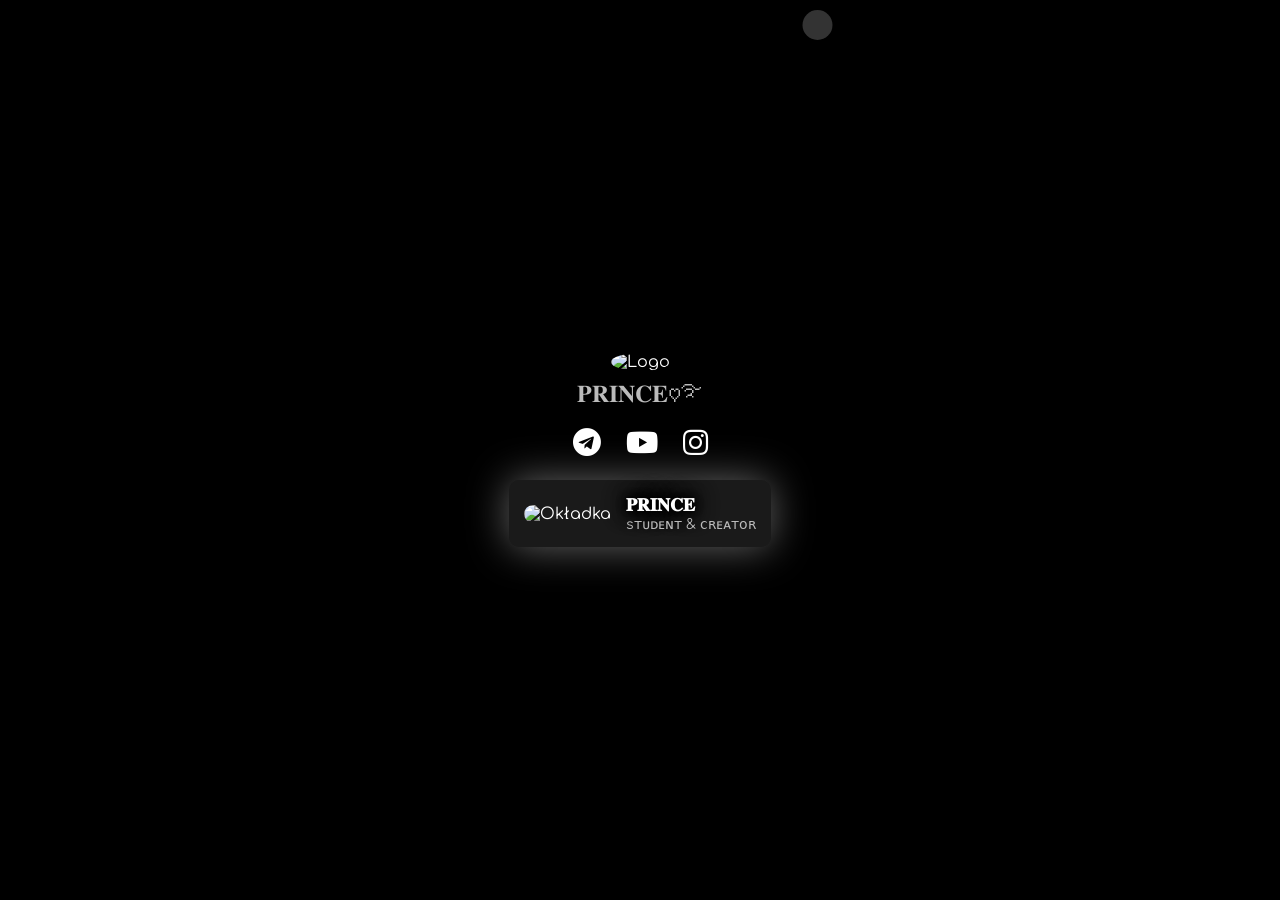
==== index.html @ 935b625c "Add files via upload" ====
<!DOCTYPE html>
<html lang="en">
<head>
    <meta charset="UTF-8">
    <meta name="viewport" content="width=device-width, initial-scale=1.0">
    <title>Prince Bio</title>
    <link rel="stylesheet" href="style.css">
    <link rel="stylesheet" href="https://fonts.googleapis.com/css?family=Comfortaa">
    <link rel="stylesheet" href="https://cdnjs.cloudflare.com/ajax/libs/font-awesome/5.15.3/css/all.min.css">

    <!-- Embed Do DC -->
    <meta content="Prince Bio" property="og:title" />
    <meta content="Bio Site Of Prince" property="og:description" />
    <meta content="localhost" property="og:url" />
    <meta content="https://i.postimg.cc/G2pphnJJ/dd97e426be19b0508abb3150ced9ba8d.jpg" property="og:image" />
    <meta content="#000000" data-react-helmet="true" name="theme-color" />

    <style>
        /* Example styling for icon hover */
        .icon-links a {
            color: white;
            font-size: 1.8em;
            margin: 0 10px;
            transition: color 0.3s ease;
        }
        .icon-links a:hover {
            color: red;
        }
    </style>
</head>
<body>
    <!-- Background Video -->
    <div class="video-container">
        <video autoplay muted loop>
            <source src="P13.mp4" type="video/mp4" />
        </video>
        <!-- Background Music -->
        <audio id="bgMusic" loop>
            <source src="P13.mp4" type="audio/mpeg" />
        </audio>
    </div>

    <!-- Content Section -->
    <div class="caption">
        <div class="card-container">
            <div class="card">
                <!-- Logo -->
                <div class="logo">
                    <img src="https://i.postimg.cc/9F2p0Csn/8b93d1aead472b2dc5ae37c5b496e296.jpg" alt="Logo">
                </div>
                <!-- Name -->
                <div class="nick">𝐏𝐑𝐈𝐍𝐂𝐄♡࿐</div>
                <!-- Links -->
                <div class="icon-links">
                    <a href="https://t.me/Tubelight_lofi" target="_blank"><i class="fab fa-telegram"></i></a>
                    <a href="https://youtube.com/@crazy-jy-o9o?si=CpRUuO0VCBoPMSIa" target="_blank"><i class="fab fa-youtube"></i></a>
                    <a href="https://www.instagram.com/rocky_maurya_ji?igsh=MWtsZTZpbHQ0aDR3ZA==" target="_blank"><i class="fab fa-instagram"></i></a>
                </div>
                <!-- Song Card -->
                <div class="song-card">
                    <div class="song-cover">
                        <img src="https://i.postimg.cc/vm2Y03RP/da8c498e73af2117fefdb65a59701a0f.jpg" alt="Okładka">
                    </div>
                    <div class="song-info">
                        <div class="song-title">𝐏𝐑𝐈𝐍𝐂𝐄</div>
                        <div class="song-author">sᴛᴜᴅᴇɴᴛ & ᴄʀᴇᴀᴛᴏʀ</div>
                    </div>
                    <div class="card-glow"></div>
                </div>
            </div>
        </div>
    </div>

    <!-- Audio Control Button -->
    <div class="audio-control" id="audioControl">
        <div class="audio-icon" id="audioIcon"><i class="fas fa-volume-Play"></i></div>
        <div class="audio-text" id="audioText">Tap To Play Music</div>
    </div>

    <script>
        const bgMusic = document.getElementById('bgMusic');
        const audioControl = document.getElementById('audioControl');
        const audioIcon = document.getElementById('audioIcon');
        const audioText = document.getElementById('audioText');

        let isPlaying = false;

        function toggleAudio() {
            if (isPlaying) {
                bgMusic.pause();
                audioIcon.innerHTML = '<i class="fas fa-volume-mute"></i>';
            } else {
                bgMusic.play();
                audioIcon.innerHTML = '<i class="fas fa-volume-up"></i>';
            }
            isPlaying = !isPlaying;
        }

        function animateText() {
            audioText.classList.add('active');
            setTimeout(() => {
                audioText.classList.remove('active');
            }, 1000);
            setTimeout(animateText, 5000);
        }

        animateText();
        audioControl.addEventListener('click', toggleAudio);
    </script>
</body>
</html>
---- style.css ----
body {
    margin: 0;
    font-family: 'Comfortaa', sans-serif;
    background: black;
    color: white;
}

.video-container {
    position: fixed;
    top: 0;
    left: 0;
    width: 100%;
    height: 100%;
    overflow: hidden;
}

.video-container video {
    width: 100%;
    height: 100%;
    object-fit: cover;
}

.caption {
    position: absolute;
    top: 50%;
    left: 50%;
    transform: translate(-50%, -50%);
    z-index: 1;
    display: flex;
    justify-content: center;
    align-items: center;
    flex-direction: column;
    text-align: center;
}

.card-container {
    text-align: center;
}

.logo img {
    width: 100px;
    height: 100px;
    border-radius: 50%;
    margin-bottom: 10px;
    box-shadow: 0 0 10px black, 0 0 20px black, 0 0 30px black, 0 0 40px black;
    animation: glowing 1.5s ease-in-out infinite;
}

@keyframes glowing {
    0% {
        box-shadow: 0 0 10px black, 0 0 20px black, 0 0 30px black;
    }
    50% {
        box-shadow: 0 0 25px black, 0 0 35px black, 0 0 50px black;
    }
    100% {
        box-shadow: 0 0 10px black, 0 0 20px black, 0 0 30px black;
    }
}

.nick {
    font-size: 24px;
    margin-bottom: 20px;
    color: #bbb;
    text-shadow: 
        0 0 5px black, 
        0 0 10px black, 
        0 0 15px black; /* Simple black shadow effect */
    animation: glowing 1.5s ease-in-out infinite;
}

.song-title {
    font-size: 18px;
    font-weight: bold;
    color: white; /* Text color remains white */
    text-shadow: 
        0 0 5px black, 
        0 0 10px black, 
        0 0 15px black, 
        0 0 20px black, 
        0 0 25px black; /* Black glowing effect */
    animation: glowing 1.5s ease-in-out infinite;
}

@keyframes glowing {
    0% {
        text-shadow: 0 0 5px black, 0 0 10px black, 0 0 15px black;
    }
    50% {
        text-shadow: 0 0 20px black, 0 0 30px black, 0 0 40px black;
    }
    100% {
        text-shadow: 0 0 5px black, 0 0 10px black, 0 0 15px black;
    }
}

.icon-links a {
    color: white;
    font-size: 29px;
    margin: 0 10px;
    text-shadow: 0 0 5px #000, 0 0 10px #000, 0 0 15px #000;
    transition: all 0.4s ease;
}

.icon-links a:hover {
    color: #000;
    transform: scale(1.2);
    text-shadow: 0 0 10px #000, 0 0 20px #000, 0 0 30px #000;
}

.song-card {
    display: flex;
    align-items: center;
    margin-top: 20px;
    background: rgba(255, 255, 255, 0.1);
    padding: 15px;
    border-radius: 10px;
    box-shadow: 0 0 40px rgba(255, 255, 255, 0.4); /* Increased glow size */
    position: relative;
    transition: box-shadow 0.3s ease-in-out; /* Smooth transition for hover effect */
}

.song-card:hover {
    box-shadow: 0 0 80px rgba(255, 255, 255, 0.6); /* Increased to 80px for hover */
}

.song-card .song-cover img {
    width: 80px;
    height: 80px;
    border-radius: 10px;
    margin-right: 15px;
}

.song-info {
    text-align: left;
}


.song-author {
    font-size: 14px;
    color: #bbb;
}

/* Audio Control Button */
.audio-control {
    position: fixed;
    top: 10px; /* Adjust distance from the top */
    left: 70%; /* Center horizontally */
    transform: translateX(-50%); /* Offset for perfect centering */
    display: flex;
    align-items: center;
    gap: 10px;
    cursor: pointer;
    z-index: 1000;
}

.audio-icon {
    width: 30px;
    height: 30px;
    border-radius: 50%;
    background-color: #333;
    color: #fff;
    display: flex;
    justify-content: center;
    align-items: center;
    font-size: 20px;
    transition: transform 0.3s ease;
}

.audio-icon:hover {
    transform: scale(1.1);
}

.audio-text {
    color: #fff;
    background-color: #333;
    padding: 5px 10px;
    border-radius: 5px;
    font-size: 14px;
    opacity: 0;
    transform: translateX(100%);
    transition: opacity 0.5s ease, transform 0.5s ease;
    white-space: nowrap;
}

.audio-text.active {
    opacity: 1;
    transform: translateX(0);
}

.audio-text.active {
    opacity: 1;
    transform: translateX(0);
}
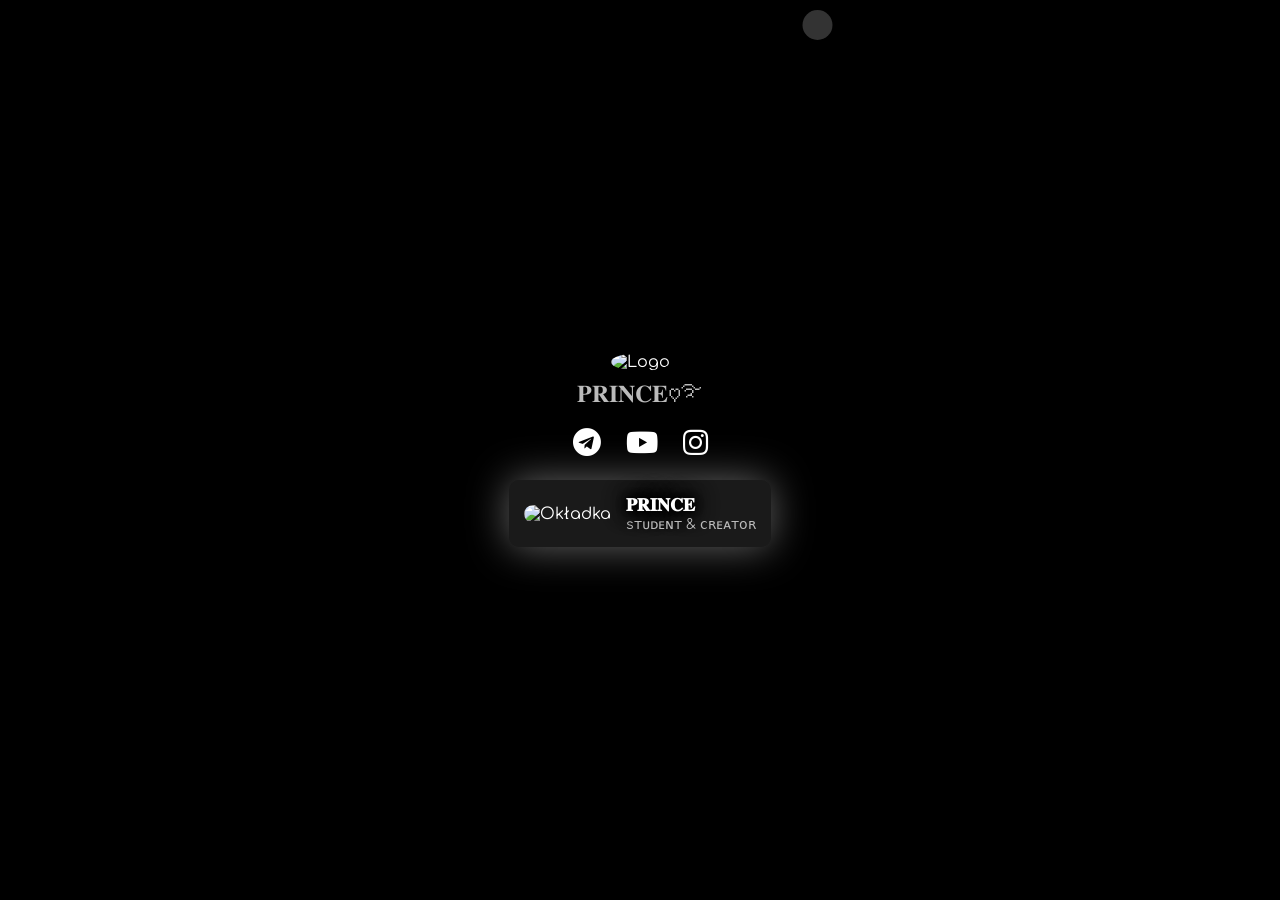
==== commit f7707b37: "index.html" ====
--- a/index.html
+++ b/index.html
@@ -12,7 +12,7 @@
     <meta content="Prince Bio" property="og:title" />
     <meta content="Bio Site Of Prince" property="og:description" />
     <meta content="localhost" property="og:url" />
-    <meta content="https://i.postimg.cc/G2pphnJJ/dd97e426be19b0508abb3150ced9ba8d.jpg" property="og:image" />
+    <meta content="https://i.postimg.cc/9F2p0Csn/8b93d1aead472b2dc5ae37c5b496e296.jpg" property="og:image" />
     <meta content="#000000" data-react-helmet="true" name="theme-color" />
 
     <style>
@@ -108,4 +108,5 @@
         audioControl.addEventListener('click', toggleAudio);
     </script>
 </body>
-</html>+
+</html>
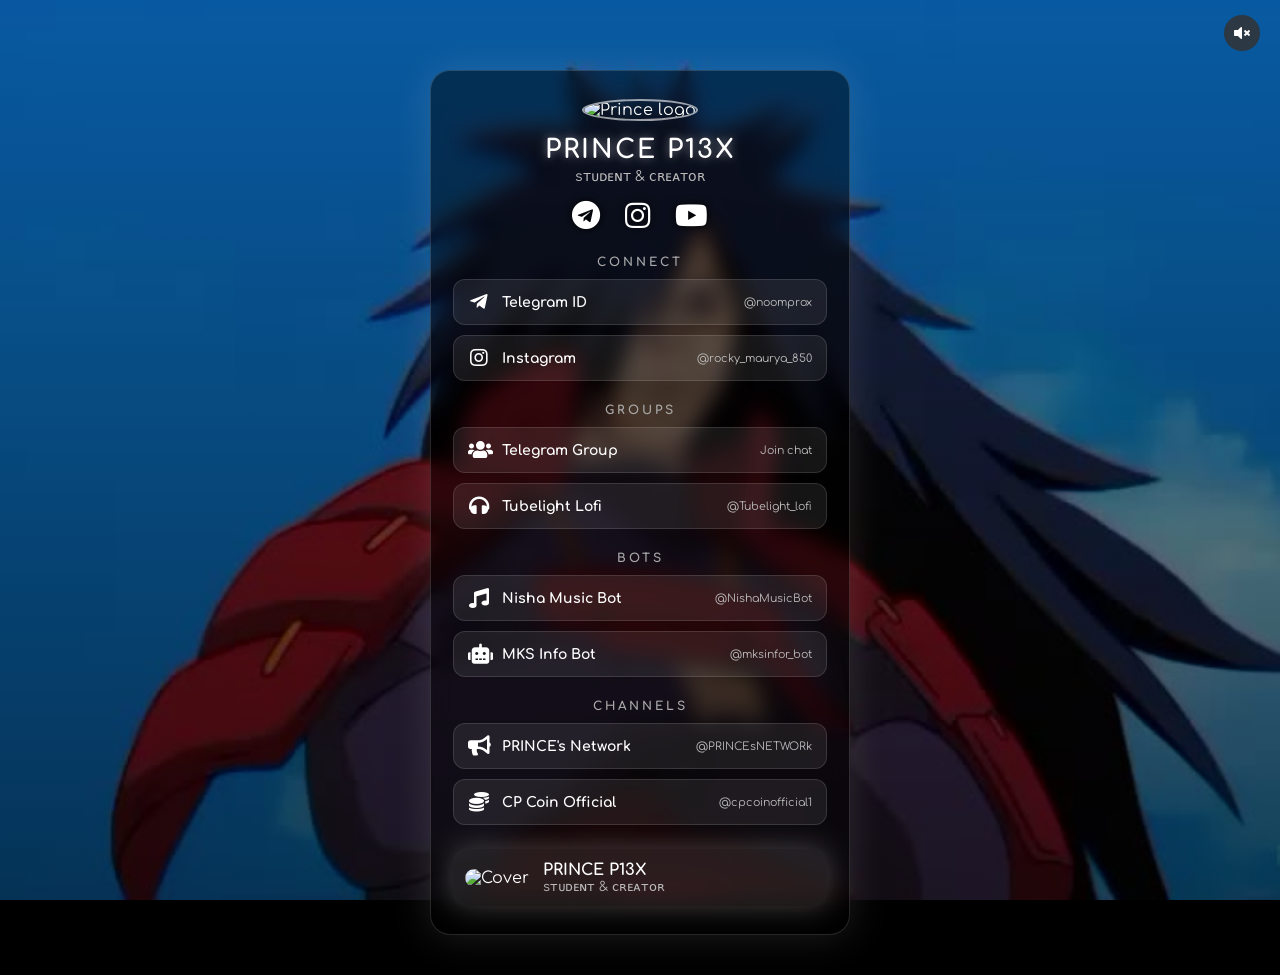
==== commit 5fb43068: "Add files via upload" ====
--- a/index.html
+++ b/index.html
@@ -1,112 +1,106 @@
-<!DOCTYPE html>
-<html lang="en">
-<head>
-    <meta charset="UTF-8">
-    <meta name="viewport" content="width=device-width, initial-scale=1.0">
-    <title>Prince Bio</title>
-    <link rel="stylesheet" href="style.css">
-    <link rel="stylesheet" href="https://fonts.googleapis.com/css?family=Comfortaa">
-    <link rel="stylesheet" href="https://cdnjs.cloudflare.com/ajax/libs/font-awesome/5.15.3/css/all.min.css">
-
-    <!-- Embed Do DC -->
-    <meta content="Prince Bio" property="og:title" />
-    <meta content="Bio Site Of Prince" property="og:description" />
-    <meta content="localhost" property="og:url" />
-    <meta content="https://i.postimg.cc/9F2p0Csn/8b93d1aead472b2dc5ae37c5b496e296.jpg" property="og:image" />
-    <meta content="#000000" data-react-helmet="true" name="theme-color" />
-
-    <style>
-        /* Example styling for icon hover */
-        .icon-links a {
-            color: white;
-            font-size: 1.8em;
-            margin: 0 10px;
-            transition: color 0.3s ease;
-        }
-        .icon-links a:hover {
-            color: red;
-        }
-    </style>
-</head>
-<body>
-    <!-- Background Video -->
-    <div class="video-container">
-        <video autoplay muted loop>
-            <source src="P13.mp4" type="video/mp4" />
-        </video>
-        <!-- Background Music -->
-        <audio id="bgMusic" loop>
-            <source src="P13.mp4" type="audio/mpeg" />
-        </audio>
-    </div>
-
-    <!-- Content Section -->
-    <div class="caption">
-        <div class="card-container">
-            <div class="card">
-                <!-- Logo -->
-                <div class="logo">
-                    <img src="https://i.postimg.cc/9F2p0Csn/8b93d1aead472b2dc5ae37c5b496e296.jpg" alt="Logo">
-                </div>
-                <!-- Name -->
-                <div class="nick">𝐏𝐑𝐈𝐍𝐂𝐄♡࿐</div>
-                <!-- Links -->
-                <div class="icon-links">
-                    <a href="https://t.me/Tubelight_lofi" target="_blank"><i class="fab fa-telegram"></i></a>
-                    <a href="https://youtube.com/@crazy-jy-o9o?si=CpRUuO0VCBoPMSIa" target="_blank"><i class="fab fa-youtube"></i></a>
-                    <a href="https://www.instagram.com/rocky_maurya_ji?igsh=MWtsZTZpbHQ0aDR3ZA==" target="_blank"><i class="fab fa-instagram"></i></a>
-                </div>
-                <!-- Song Card -->
-                <div class="song-card">
-                    <div class="song-cover">
-                        <img src="https://i.postimg.cc/vm2Y03RP/da8c498e73af2117fefdb65a59701a0f.jpg" alt="Okładka">
-                    </div>
-                    <div class="song-info">
-                        <div class="song-title">𝐏𝐑𝐈𝐍𝐂𝐄</div>
-                        <div class="song-author">sᴛᴜᴅᴇɴᴛ & ᴄʀᴇᴀᴛᴏʀ</div>
-                    </div>
-                    <div class="card-glow"></div>
-                </div>
-            </div>
-        </div>
-    </div>
-
-    <!-- Audio Control Button -->
-    <div class="audio-control" id="audioControl">
-        <div class="audio-icon" id="audioIcon"><i class="fas fa-volume-Play"></i></div>
-        <div class="audio-text" id="audioText">Tap To Play Music</div>
-    </div>
-
-    <script>
-        const bgMusic = document.getElementById('bgMusic');
-        const audioControl = document.getElementById('audioControl');
-        const audioIcon = document.getElementById('audioIcon');
-        const audioText = document.getElementById('audioText');
-
-        let isPlaying = false;
-
-        function toggleAudio() {
-            if (isPlaying) {
-                bgMusic.pause();
-                audioIcon.innerHTML = '<i class="fas fa-volume-mute"></i>';
-            } else {
-                bgMusic.play();
-                audioIcon.innerHTML = '<i class="fas fa-volume-up"></i>';
-            }
-            isPlaying = !isPlaying;
-        }
-
-        function animateText() {
-            audioText.classList.add('active');
-            setTimeout(() => {
-                audioText.classList.remove('active');
-            }, 1000);
-            setTimeout(animateText, 5000);
-        }
-
-        animateText();
-        audioControl.addEventListener('click', toggleAudio);
-    </script>
-</body>
-
-</html>
+<!DOCTYPE html>
+<html lang="en">
+<head>
+    <meta charset="UTF-8">
+    <meta name="viewport" content="width=device-width, initial-scale=1.0">
+    <title>PRINCE P13X</title>
+    <link rel="preconnect" href="https://fonts.googleapis.com">
+    <link rel="stylesheet" href="https://fonts.googleapis.com/css?family=Comfortaa:400,700&display=swap">
+    <link rel="stylesheet" href="https://cdnjs.cloudflare.com/ajax/libs/font-awesome/5.15.3/css/all.min.css">
+    <link rel="stylesheet" href="style.css">
+
+    <meta property="og:title" content="PRINCE P13X">
+    <meta property="og:description" content="Student & Creator · Telegram bots, channels & communities">
+    <meta property="og:image" content="https://i.postimg.cc/9F2p0Csn/8b93d1aead472b2dc5ae37c5b496e296.jpg">
+    <meta name="theme-color" content="#000000">
+</head>
+<body>
+    <div class="video-container">
+        <video id="bgVideo" autoplay muted loop playsinline poster="poster.jpg">
+            <source src="bg.mp4" type="video/mp4">
+        </video>
+        <div class="overlay"></div>
+    </div>
+
+    <button class="audio-control" id="audioControl" aria-label="Toggle sound">
+        <span class="audio-icon" id="audioIcon"><i class="fas fa-volume-mute"></i></span>
+        <span class="audio-text" id="audioText">Tap to play music</span>
+    </button>
+
+    <main class="page">
+        <section class="card">
+            <div class="logo">
+                <img src="https://i.postimg.cc/9F2p0Csn/8b93d1aead472b2dc5ae37c5b496e296.jpg" alt="Prince logo">
+            </div>
+            <h1 class="nick">PRINCE P13X</h1>
+            <p class="tagline">sᴛᴜᴅᴇɴᴛ &amp; ᴄʀᴇᴀᴛᴏʀ</p>
+
+            <div class="icon-links">
+                <a href="https://t.me/noomprox" target="_blank" rel="noopener" title="Telegram"><i class="fab fa-telegram"></i></a>
+                <a href="https://www.instagram.com/rocky_maurya_850" target="_blank" rel="noopener" title="Instagram"><i class="fab fa-instagram"></i></a>
+                <a href="https://youtube.com/@crazy-jy-o9o?si=CpRUuO0VCBoPMSIa" target="_blank" rel="noopener" title="YouTube"><i class="fab fa-youtube"></i></a>
+            </div>
+
+            <h2 class="section-title">Connect</h2>
+            <div class="links">
+                <a class="link" href="https://t.me/noomprox" target="_blank" rel="noopener"><i class="fab fa-telegram-plane"></i><span>Telegram ID</span><em>@noomprox</em></a>
+                <a class="link" href="https://www.instagram.com/rocky_maurya_850" target="_blank" rel="noopener"><i class="fab fa-instagram"></i><span>Instagram</span><em>@rocky_maurya_850</em></a>
+            </div>
+
+            <h2 class="section-title">Groups</h2>
+            <div class="links">
+                <a class="link" href="https://t.me/+L9P7T7fTv94xY2Zh" target="_blank" rel="noopener"><i class="fas fa-users"></i><span>Telegram Group</span><em>Join chat</em></a>
+                <a class="link" href="https://t.me/Tubelight_lofi" target="_blank" rel="noopener"><i class="fas fa-headphones"></i><span>Tubelight Lofi</span><em>@Tubelight_lofi</em></a>
+            </div>
+
+            <h2 class="section-title">Bots</h2>
+            <div class="links">
+                <a class="link" href="https://t.me/NishaMusicBot" target="_blank" rel="noopener"><i class="fas fa-music"></i><span>Nisha Music Bot</span><em>@NishaMusicBot</em></a>
+                <a class="link" href="https://t.me/mksinfor_bot" target="_blank" rel="noopener"><i class="fas fa-robot"></i><span>MKS Info Bot</span><em>@mksinfor_bot</em></a>
+            </div>
+
+            <h2 class="section-title">Channels</h2>
+            <div class="links">
+                <a class="link" href="https://t.me/PRINCEsNETWORk" target="_blank" rel="noopener"><i class="fas fa-bullhorn"></i><span>PRINCE's Network</span><em>@PRINCEsNETWORk</em></a>
+                <a class="link" href="https://t.me/cpcoinofficial1" target="_blank" rel="noopener"><i class="fas fa-coins"></i><span>CP Coin Official</span><em>@cpcoinofficial1</em></a>
+            </div>
+
+            <div class="song-card">
+                <div class="song-cover"><img src="https://i.postimg.cc/vm2Y03RP/da8c498e73af2117fefdb65a59701a0f.jpg" alt="Cover"></div>
+                <div class="song-info">
+                    <div class="song-title">PRINCE P13X</div>
+                    <div class="song-author">sᴛᴜᴅᴇɴᴛ &amp; ᴄʀᴇᴀᴛᴏʀ</div>
+                </div>
+            </div>
+        </section>
+    </main>
+
+    <script>
+        const video = document.getElementById('bgVideo');
+        const control = document.getElementById('audioControl');
+        const icon = document.getElementById('audioIcon');
+        const text = document.getElementById('audioText');
+
+        function render() {
+            icon.innerHTML = video.muted
+                ? '<i class="fas fa-volume-mute"></i>'
+                : '<i class="fas fa-volume-up"></i>';
+            text.textContent = video.muted ? 'Tap to play music' : 'Tap to mute';
+        }
+
+        control.addEventListener('click', () => {
+            video.muted = !video.muted;
+            if (!video.muted) video.play().catch(() => {});
+            render();
+        });
+
+        // Gently pulse the hint text while muted
+        setInterval(() => {
+            if (!video.muted) return;
+            text.classList.add('active');
+            setTimeout(() => text.classList.remove('active'), 1500);
+        }, 5000);
+        render();
+    </script>
+</body>
+</html>
--- a/style.css
+++ b/style.css
@@ -1,194 +1,155 @@
+* { box-sizing: border-box; }
+
 body {
     margin: 0;
     font-family: 'Comfortaa', sans-serif;
-    background: black;
-    color: white;
+    background: #000;
+    color: #fff;
+    min-height: 100vh;
 }
 
-.video-container {
-    position: fixed;
-    top: 0;
-    left: 0;
-    width: 100%;
-    height: 100%;
-    overflow: hidden;
+.video-container { position: fixed; inset: 0; overflow: hidden; z-index: 0; }
+.video-container video { width: 100%; height: 100%; object-fit: cover; }
+.overlay { position: absolute; inset: 0; background: linear-gradient(rgba(0,0,0,.35), rgba(0,0,0,.65)); }
+
+.page {
+    position: relative;
+    z-index: 1;
+    min-height: 100vh;
+    display: flex;
+    justify-content: center;
+    align-items: flex-start;
+    padding: 70px 16px 40px;
 }
 
-.video-container video {
+.card {
     width: 100%;
-    height: 100%;
-    object-fit: cover;
-}
-
-.caption {
-    position: absolute;
-    top: 50%;
-    left: 50%;
-    transform: translate(-50%, -50%);
-    z-index: 1;
-    display: flex;
-    justify-content: center;
-    align-items: center;
-    flex-direction: column;
+    max-width: 420px;
     text-align: center;
-}
-
-.card-container {
-    text-align: center;
+    padding: 28px 22px;
+    background: rgba(0, 0, 0, .45);
+    border: 1px solid rgba(255, 255, 255, .15);
+    border-radius: 20px;
+    backdrop-filter: blur(10px);
+    -webkit-backdrop-filter: blur(10px);
+    box-shadow: 0 0 40px rgba(255, 255, 255, .12);
 }
 
 .logo img {
-    width: 100px;
-    height: 100px;
+    width: 100px; height: 100px;
     border-radius: 50%;
-    margin-bottom: 10px;
-    box-shadow: 0 0 10px black, 0 0 20px black, 0 0 30px black, 0 0 40px black;
-    animation: glowing 1.5s ease-in-out infinite;
+    object-fit: cover;
+    border: 2px solid rgba(255, 255, 255, .6);
+    animation: pulse 2s ease-in-out infinite;
 }
 
-@keyframes glowing {
-    0% {
-        box-shadow: 0 0 10px black, 0 0 20px black, 0 0 30px black;
-    }
-    50% {
-        box-shadow: 0 0 25px black, 0 0 35px black, 0 0 50px black;
-    }
-    100% {
-        box-shadow: 0 0 10px black, 0 0 20px black, 0 0 30px black;
-    }
+@keyframes pulse {
+    0%, 100% { box-shadow: 0 0 10px rgba(255,255,255,.3), 0 0 25px rgba(255,255,255,.15); }
+    50%      { box-shadow: 0 0 25px rgba(255,255,255,.6), 0 0 50px rgba(255,255,255,.3); }
 }
 
 .nick {
-    font-size: 24px;
-    margin-bottom: 20px;
-    color: #bbb;
-    text-shadow: 
-        0 0 5px black, 
-        0 0 10px black, 
-        0 0 15px black; /* Simple black shadow effect */
-    animation: glowing 1.5s ease-in-out infinite;
+    margin: 14px 0 4px;
+    font-size: 26px;
+    letter-spacing: 2px;
+    text-shadow: 0 0 10px rgba(255,255,255,.5);
+}
+.tagline { margin: 0 0 16px; font-size: 14px; color: #bbb; }
+
+.icon-links { margin-bottom: 8px; }
+.icon-links a {
+    color: #fff;
+    font-size: 29px;
+    margin: 0 10px;
+    text-shadow: 0 0 10px #000;
+    transition: transform .3s ease, color .3s ease;
+    display: inline-block;
+}
+.icon-links a:hover { color: #ff3b3b; transform: scale(1.2); }
+
+.section-title {
+    margin: 22px 0 10px;
+    font-size: 12px;
+    letter-spacing: 3px;
+    text-transform: uppercase;
+    color: #aaa;
 }
 
-.song-title {
-    font-size: 18px;
-    font-weight: bold;
-    color: white; /* Text color remains white */
-    text-shadow: 
-        0 0 5px black, 
-        0 0 10px black, 
-        0 0 15px black, 
-        0 0 20px black, 
-        0 0 25px black; /* Black glowing effect */
-    animation: glowing 1.5s ease-in-out infinite;
+.links { display: flex; flex-direction: column; gap: 10px; }
+.link {
+    display: flex;
+    align-items: center;
+    gap: 12px;
+    padding: 12px 14px;
+    border-radius: 12px;
+    color: #fff;
+    text-decoration: none;
+    text-align: left;
+    background: rgba(255, 255, 255, .08);
+    border: 1px solid rgba(255, 255, 255, .12);
+    transition: transform .25s ease, background .25s ease, box-shadow .25s ease;
 }
-
-@keyframes glowing {
-    0% {
-        text-shadow: 0 0 5px black, 0 0 10px black, 0 0 15px black;
-    }
-    50% {
-        text-shadow: 0 0 20px black, 0 0 30px black, 0 0 40px black;
-    }
-    100% {
-        text-shadow: 0 0 5px black, 0 0 10px black, 0 0 15px black;
-    }
-}
-
-.icon-links a {
-    color: white;
-    font-size: 29px;
-    margin: 0 10px;
-    text-shadow: 0 0 5px #000, 0 0 10px #000, 0 0 15px #000;
-    transition: all 0.4s ease;
-}
-
-.icon-links a:hover {
-    color: #000;
-    transform: scale(1.2);
-    text-shadow: 0 0 10px #000, 0 0 20px #000, 0 0 30px #000;
+.link i { width: 22px; text-align: center; font-size: 20px; }
+.link span { flex: 1; font-size: 14px; font-weight: 700; }
+.link em { font-style: normal; font-size: 11px; color: #bbb; }
+.link:hover {
+    transform: translateY(-2px);
+    background: rgba(255, 255, 255, .18);
+    box-shadow: 0 0 20px rgba(255, 255, 255, .25);
 }
 
 .song-card {
     display: flex;
     align-items: center;
-    margin-top: 20px;
-    background: rgba(255, 255, 255, 0.1);
-    padding: 15px;
-    border-radius: 10px;
-    box-shadow: 0 0 40px rgba(255, 255, 255, 0.4); /* Increased glow size */
-    position: relative;
-    transition: box-shadow 0.3s ease-in-out; /* Smooth transition for hover effect */
+    margin-top: 24px;
+    padding: 12px;
+    text-align: left;
+    background: rgba(255, 255, 255, .1);
+    border-radius: 12px;
+    box-shadow: 0 0 30px rgba(255, 255, 255, .25);
 }
+.song-cover img { width: 64px; height: 64px; border-radius: 10px; margin-right: 14px; object-fit: cover; }
+.song-title { font-size: 16px; font-weight: 700; }
+.song-author { font-size: 13px; color: #bbb; }
 
-.song-card:hover {
-    box-shadow: 0 0 80px rgba(255, 255, 255, 0.6); /* Increased to 80px for hover */
-}
-
-.song-card .song-cover img {
-    width: 80px;
-    height: 80px;
-    border-radius: 10px;
-    margin-right: 15px;
-}
-
-.song-info {
-    text-align: left;
-}
-
-
-.song-author {
-    font-size: 14px;
-    color: #bbb;
-}
-
-/* Audio Control Button */
+/* Audio control */
 .audio-control {
     position: fixed;
-    top: 10px; /* Adjust distance from the top */
-    left: 70%; /* Center horizontally */
-    transform: translateX(-50%); /* Offset for perfect centering */
+    top: 14px;
+    right: 14px;
+    z-index: 1000;
     display: flex;
     align-items: center;
-    gap: 10px;
+    gap: 8px;
+    background: none;
+    border: 0;
+    color: #fff;
     cursor: pointer;
-    z-index: 1000;
+    font-family: inherit;
 }
+.audio-icon {
+    width: 36px; height: 36px;
+    border-radius: 50%;
+    background: rgba(51, 51, 51, .85);
+    display: flex; justify-content: center; align-items: center;
+    font-size: 16px;
+    transition: transform .3s ease;
+}
+.audio-control:hover .audio-icon { transform: scale(1.1); }
+.audio-text {
+    order: -1;
+    background: rgba(51, 51, 51, .85);
+    padding: 6px 10px;
+    border-radius: 6px;
+    font-size: 12px;
+    white-space: nowrap;
+    opacity: 0;
+    transform: translateX(10px);
+    transition: opacity .5s ease, transform .5s ease;
+}
+.audio-text.active { opacity: 1; transform: translateX(0); }
 
-.audio-icon {
-    width: 30px;
-    height: 30px;
-    border-radius: 50%;
-    background-color: #333;
-    color: #fff;
-    display: flex;
-    justify-content: center;
-    align-items: center;
-    font-size: 20px;
-    transition: transform 0.3s ease;
+@media (max-width: 400px) {
+    .card { padding: 22px 14px; }
+    .link em { display: none; }
 }
-
-.audio-icon:hover {
-    transform: scale(1.1);
-}
-
-.audio-text {
-    color: #fff;
-    background-color: #333;
-    padding: 5px 10px;
-    border-radius: 5px;
-    font-size: 14px;
-    opacity: 0;
-    transform: translateX(100%);
-    transition: opacity 0.5s ease, transform 0.5s ease;
-    white-space: nowrap;
-}
-
-.audio-text.active {
-    opacity: 1;
-    transform: translateX(0);
-}
-
-.audio-text.active {
-    opacity: 1;
-    transform: translateX(0);
-}
